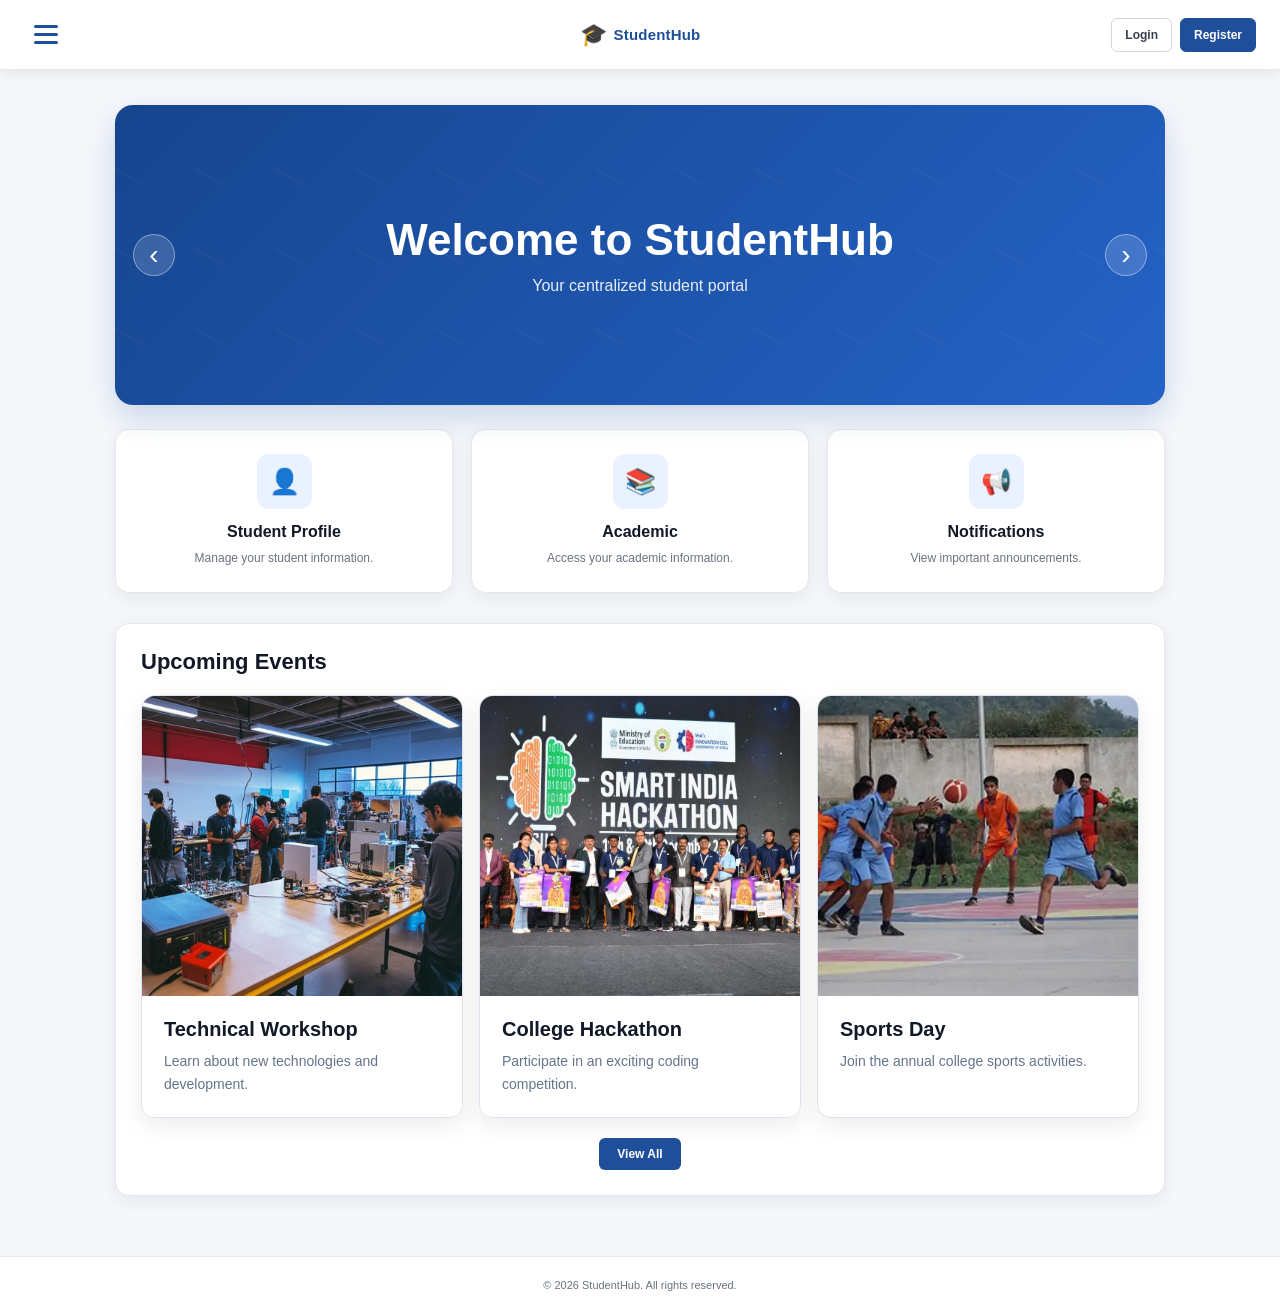
==== html/index.html @ d305c28e "Whole Push" ====
<!DOCTYPE html>
<html lang="en">

<head>

    <meta charset="UTF-8">

    <meta name="viewport"
          content="width=device-width, initial-scale=1.0">

    <title>StudentHub - Home</title>

    <link rel="stylesheet"
          href="css/index.css">

</head>


<body>


<!-- =====================================================
     HEADER
     ===================================================== -->

<header class="site-header">


    <!-- =================================================
         3-LINE DROPDOWN MENU
         HTML5 ONLY - NO JAVASCRIPT
         ================================================= -->

    <div class="menu-container">

        <details class="menu-details">


            <!-- 3 LINE MENU BUTTON -->

            <summary class="menu-button"
                     aria-label="Open navigation menu">

                <span></span>
                <span></span>
                <span></span>

            </summary>



            <!-- =========================================
                 DROPDOWN NAVIGATION
                 ========================================= -->

            <nav class="dropdown-menu"
                 aria-label="Main navigation">


                <a href="index.html"
                   aria-current="page">

                    🏠
                    <span>Home</span>

                </a>


                <a href="about.html">

                    ⓘ
                    <span>About</span>

                </a>


                <a href="dashboard.html">

                    ▣
                    <span>Dashboard</span>

                </a>


                <a href="events.html">

                    ▦
                    <span>Events</span>

                </a>


                <a href="profile.html">

                    👤
                    <span>Profile</span>

                </a>


                <a href="contact.html">

                    ✉
                    <span>Contact</span>

                </a>


                <a href="admin.html">

                    ◉
                    <span>Admin</span>

                </a>


                <a href="faq.html">

                    ?
                    <span>FAQ</span>

                </a>

            </nav>


        </details>

    </div>



    <!-- =================================================
         STUDENTHUB LOGO
         ================================================= -->

    <a href="index.html"
       class="logo"
       aria-label="StudentHub Home">


        <span class="logo-icon">
            🎓
        </span>


        <span class="logo-text">
            StudentHub
        </span>


    </a>



    <!-- =================================================
         LOGIN / REGISTER
         ================================================= -->

    <div class="auth-buttons">


        <a href="login.html"
           class="login-button">

            Login

        </a>


        <a href="register.html"
           class="register-button">

            Register

        </a>


    </div>


</header>



<!-- =====================================================
     MAIN CONTENT
     ===================================================== -->

<main class="main-content">


    <!-- =================================================
         HERO / BANNER
         ================================================= -->

    <section class="hero"
             aria-label="StudentHub highlights">


        <button class="slider-prev"
                type="button"
                aria-label="Previous slide">

            ‹

        </button>



        <div class="hero-placeholder">


            <h1>
                Welcome to StudentHub
            </h1>


            <p>
                Your centralized student portal
            </p>


        </div>



        <button class="slider-next"
                type="button"
                aria-label="Next slide">

            ›

        </button>


    </section>



    <!-- =================================================
         FEATURE CARDS
         ================================================= -->

    <section class="features"
             aria-labelledby="features-title">


        <h2 id="features-title"
            class="visually-hidden">

            StudentHub Features

        </h2>



        <!-- Feature 1 -->

        <article class="feature-card">


            <div class="feature-icon"
                 aria-hidden="true">

                👤

            </div>


            <h3>
                Student Profile
            </h3>


            <p>
                Manage your student information.
            </p>


        </article>



        <!-- Feature 2 -->

        <article class="feature-card">


            <div class="feature-icon"
                 aria-hidden="true">

                📚

            </div>


            <h3>
                Academic
            </h3>


            <p>
                Access your academic information.
            </p>


        </article>



        <!-- Feature 3 -->

        <article class="feature-card">


            <div class="feature-icon"
                 aria-hidden="true">

                📢

            </div>


            <h3>
                Notifications
            </h3>


            <p>
                View important announcements.
            </p>


        </article>


    </section>



    <!-- =================================================
         UPCOMING EVENTS
         ================================================= -->

    <section class="events"
             aria-labelledby="events-title">


        <h2 id="events-title">
            Upcoming Events
        </h2>



        <div class="event-grid">


            <!-- Event 1 -->

            <article class="event-card">


                <div class="event-image"
                     aria-hidden="true">

                    <span >
                        <img src="workshop.jpg">
                    </span>

                </div>


                <div class="event-content">


                    <h3>
                        Technical Workshop
                    </h3>


                    <p>
                        Learn about new technologies
                        and development.
                    </p>


                </div>


            </article>



            <!-- Event 2 -->

            <article class="event-card">


                <div class="event-image"
                     aria-hidden="true">

                    <span>
                        <img src="hackathon.jpg" alt="College Hackathon">
                    </span>

                </div>


                <div class="event-content">


                    <h3>
                        College Hackathon
                    </h3>


                    <p>
                        Participate in an exciting
                        coding competition.
                    </p>


                </div>


            </article>



            <!-- Event 3 -->

            <article class="event-card">


                <div class="event-image"
                     aria-hidden="true">

                    <span>
                        <img src="sport.webp" alt="Sports Day">
                    </span>

                </div>


                <div class="event-content">


                    <h3>
                        Sports Day
                    </h3>


                    <p>
                        Join the annual college
                        sports activities.
                    </p>


                </div>


            </article>


        </div>



        <!-- View All -->

        <div class="view-all">


            <a href="events.html">

                View All

            </a>


        </div>


    </section>


</main>



<!-- =====================================================
     FOOTER
     ===================================================== -->

<footer class="site-footer">


    <p>

        &copy; 2026 StudentHub.
        All rights reserved.

    </p>


</footer>


</body>

</html>
---- html/css/index.css ----
/* =====================================================
   STUDENTHUB HOME PAGE
   HTML5 DROPDOWN MENU - NO JAVASCRIPT
   ===================================================== */


/* =====================================================
   RESET
   ===================================================== */

* {
    box-sizing: border-box;
}


html {
    scroll-behavior: smooth;
}


body {
    margin: 0;

    min-height: 100vh;

    font-family:
        Arial,
        Helvetica,
        sans-serif;

    color: #1f2937;

    background: #f5f7fb;
}


/* =====================================================
   HEADER
   ===================================================== */

.site-header {

    position: relative;

    z-index: 9999;

    width: 100%;

    min-height: 70px;

    display: grid;

    grid-template-columns:
        1fr
        auto
        1fr;

    align-items: center;

    padding: 10px 24px;

    background: #ffffff;

    border-bottom: 1px solid #e5e7eb;

    box-shadow:
        0 3px 12px
        rgba(0, 0, 0, 0.08);
}


/* =====================================================
   MENU CONTAINER
   ===================================================== */

.menu-container {

    position: relative;

    justify-self: start;

    z-index: 99999;
}


/* =====================================================
   DETAILS
   ===================================================== */

.menu-details {

    position: relative;

    margin: 0;

    padding: 0;
}


/* Remove default arrow */

.menu-details > summary {

    list-style: none;
}


.menu-details > summary::-webkit-details-marker {

    display: none;
}


.menu-details > summary::marker {

    display: none;
}


/* =====================================================
   HAMBURGER BUTTON
   ===================================================== */

.menu-button {

    width: 44px;

    height: 44px;

    display: flex;

    flex-direction: column;

    align-items: center;

    justify-content: center;

    gap: 5px;

    margin: 0;

    padding: 0;

    border: 1px solid transparent;

    border-radius: 8px;

    background: #ffffff;

    cursor: pointer;

    user-select: none;

    transition:
        background 0.25s ease,
        border-color 0.25s ease;
}


/* =====================================================
   HAMBURGER LINES
   ===================================================== */

.menu-button span {

    display: block;

    width: 24px;

    height: 3px;

    background: #1f4f9a;

    border-radius: 10px;

    transition:
        transform 0.25s ease,
        opacity 0.25s ease;
}


/* =====================================================
   MENU HOVER
   ===================================================== */

.menu-button:hover {

    background: #eaf1ff;

    border-color: #c7d8f2;
}


/* =====================================================
   MENU FOCUS
   ===================================================== */

.menu-button:focus-visible {

    outline:
        3px solid
        rgba(37, 99, 235, 0.25);

    outline-offset: 3px;
}


/* =====================================================
   DROPDOWN MENU
   ===================================================== */

.dropdown-menu {

    position: absolute;

    top: 53px;

    left: 0;

    width: 220px;

    display: none;

    flex-direction: column;

    gap: 3px;

    padding: 8px;

    margin: 0;

    background: #ffffff;

    border: 1px solid #d7dee9;

    border-radius: 10px;

    box-shadow:
        0 15px 40px
        rgba(15, 23, 42, 0.20);

    z-index: 100000;
}


/* =====================================================
   SHOW DROPDOWN WHEN DETAILS IS OPEN
   ===================================================== */

.menu-details[open] > .dropdown-menu {

    display: flex;

    animation:
        dropdownOpen 0.2s ease;
}


/* =====================================================
   DROPDOWN ANIMATION
   ===================================================== */

@keyframes dropdownOpen {

    from {

        opacity: 0;

        transform:
            translateY(-8px);
    }

    to {

        opacity: 1;

        transform:
            translateY(0);
    }
}


/* =====================================================
   DROPDOWN LINKS
   ===================================================== */

.dropdown-menu a {

    display: flex;

    align-items: center;

    gap: 9px;

    width: 100%;

    min-height: 40px;

    padding: 9px 12px;

    border-radius: 7px;

    color: #374151;

    background: transparent;

    font-size: 13px;

    font-weight: 600;

    text-decoration: none;

    transition:
        background 0.2s ease,
        color 0.2s ease,
        transform 0.2s ease;
}


/* =====================================================
   DROPDOWN LINK HOVER
   ===================================================== */

.dropdown-menu a:hover {

    background: #eaf1ff;

    color: #1f4f9a;

    transform:
        translateX(3px);
}


/* =====================================================
   ACTIVE HOME LINK
   ===================================================== */

.dropdown-menu a[aria-current="page"] {

    background: #eaf1ff;

    color: #1f4f9a;

    font-weight: 800;
}


/* =====================================================
   OPEN MENU BUTTON
   ===================================================== */

.menu-details[open] > .menu-button {

    background: #eaf1ff;

    border-color: #c7d8f2;
}


/* =====================================================
   HAMBURGER → X
   ===================================================== */

.menu-details[open]
> .menu-button
span:nth-child(1) {

    transform:
        translateY(8px)
        rotate(45deg);
}


.menu-details[open]
> .menu-button
span:nth-child(2) {

    opacity: 0;
}


.menu-details[open]
> .menu-button
span:nth-child(3) {

    transform:
        translateY(-8px)
        rotate(-45deg);
}


/* =====================================================
   LOGO
   ===================================================== */

.logo {

    justify-self: center;

    display: flex;

    align-items: center;

    justify-content: center;

    gap: 7px;

    color: #1f4f9a;

    font-size: 15px;

    font-weight: 800;

    text-decoration: none;
}


.logo-icon {

    font-size: 22px;
}


.logo-text {

    font-weight: 800;

    letter-spacing: 0.2px;
}


/* =====================================================
   AUTH BUTTONS
   ===================================================== */

.auth-buttons {

    justify-self: end;

    display: flex;

    align-items: center;

    gap: 8px;
}


.auth-buttons a {

    display: inline-flex;

    align-items: center;

    justify-content: center;

    min-height: 34px;

    padding: 7px 13px;

    border: 1px solid #d1d5db;

    border-radius: 6px;

    background: #ffffff;

    color: #374151;

    font-size: 12px;

    font-weight: 700;

    text-decoration: none;

    transition:
        background 0.2s ease,
        color 0.2s ease,
        border-color 0.2s ease;
}


.auth-buttons a:hover {

    background: #eaf1ff;

    color: #1f4f9a;

    border-color: #b9cbed;
}


.auth-buttons .register-button {

    color: #ffffff;

    background: #1f4f9a;

    border-color: #1f4f9a;
}


.auth-buttons .register-button:hover {

    background: #163d79;

    border-color: #163d79;

    color: #ffffff;
}


/* =====================================================
   MAIN CONTENT
   ===================================================== */

.main-content {

    width: 100%;

    max-width: 1100px;

    margin: 0 auto;

    padding: 35px 25px 60px;
}


/* =====================================================
   HERO
   ===================================================== */

.hero {

    position: relative;

    min-height: 300px;

    display: flex;

    align-items: center;

    justify-content: center;

    overflow: hidden;

    border-radius: 18px;

    background:
        linear-gradient(
            135deg,
            #16458e,
            #2563c7
        );

    box-shadow:
        0 12px 30px
        rgba(31, 79, 154, 0.20);
}


/* =====================================================
   HERO PATTERN
   ===================================================== */

.hero::before {

    content: "";

    position: absolute;

    inset: 0;

    opacity: 0.14;

    background-image:
        linear-gradient(
            30deg,
            transparent 12%,
            rgba(255,255,255,.35) 13%,
            transparent 14%
        );

    background-size: 80px 80px;

    pointer-events: none;
}


/* =====================================================
   HERO CONTENT
   ===================================================== */

.hero-placeholder {

    position: relative;

    z-index: 2;

    text-align: center;

    color: #ffffff;

    padding: 30px;
}


.hero-placeholder h1 {

    margin: 0 0 12px;

    font-size:
        clamp(28px, 5vw, 44px);

    font-weight: 800;
}


.hero-placeholder p {

    margin: 0;

    font-size: 16px;

    opacity: 0.9;
}


/* =====================================================
   SLIDER BUTTONS
   ===================================================== */

.slider-prev,
.slider-next {

    position: absolute;

    top: 50%;

    transform:
        translateY(-50%);

    z-index: 5;

    width: 42px;

    height: 42px;

    border: 1px solid
        rgba(255,255,255,.4);

    border-radius: 50%;

    background:
        rgba(255,255,255,.15);

    color: #ffffff;

    font-size: 28px;

    cursor: pointer;

    transition:
        background 0.2s ease,
        transform 0.2s ease;
}


.slider-prev {

    left: 18px;
}


.slider-next {

    right: 18px;
}


.slider-prev:hover,
.slider-next:hover {

    background:
        rgba(255,255,255,.28);

    transform:
        translateY(-50%)
        scale(1.05);
}


/* =====================================================
   FEATURES
   ===================================================== */

.features {

    display: grid;

    grid-template-columns:
        repeat(3, 1fr);

    gap: 18px;

    margin-top: 24px;
}


/* =====================================================
   FEATURE CARD
   ===================================================== */

.feature-card {

    padding: 24px 18px;

    text-align: center;

    background: #ffffff;

    border:
        1px solid #e5e7eb;

    border-radius: 14px;

    box-shadow:
        0 5px 18px
        rgba(15, 23, 42, 0.07);

    transition:
        transform 0.25s ease,
        box-shadow 0.25s ease,
        border-color 0.25s ease;
}


.feature-card:hover {

    transform:
        translateY(-5px);

    border-color:
        #c7d8f2;

    box-shadow:
        0 12px 28px
        rgba(15, 23, 42, 0.11);
}


/* =====================================================
   FEATURE ICON
   ===================================================== */

.feature-icon {

    width: 55px;

    height: 55px;

    display: flex;

    align-items: center;

    justify-content: center;

    margin:
        0 auto 14px;

    border-radius: 12px;

    background: #eaf1ff;

    font-size: 25px;
}


/* =====================================================
   FEATURE TITLE
   ===================================================== */

.feature-card h3 {

    margin:
        0 0 8px;

    color: #111827;

    font-size: 16px;
}


/* =====================================================
   FEATURE DESCRIPTION
   ===================================================== */

.feature-card p {

    margin: 0;

    color: #6b7280;

    font-size: 12px;

    line-height: 1.6;
}


/* =====================================================
   EVENTS
   ===================================================== */

.events {

    margin-top: 30px;

    padding: 25px;

    background: #ffffff;

    border:
        1px solid #e5e7eb;

    border-radius: 14px;

    box-shadow:
        0 5px 18px
        rgba(15, 23, 42, 0.07);
}


.events > h2 {

    margin:
        0 0 20px;

    color: #111827;

    font-size: 22px;

    font-weight: 800;
}


/* =====================================================
   EVENT GRID
   ===================================================== */

.event-grid {

    display: grid;

    grid-template-columns:
        repeat(3, 1fr);

    gap: 16px;
}


/* =====================================================
   EVENT CARD
   ===================================================== */

.event-card {

    overflow: hidden;

    border:
        1px solid #e5e7eb;

    border-radius: 10px;

    background: #ffffff;

    transition:
        transform 0.25s ease,
        box-shadow 0.25s ease;
}


.event-card:hover {

    transform:
        translateY(-4px);

    box-shadow:
        0 10px 25px
        rgba(15, 23, 42, 0.10);
}


/* =====================================================
   EVENT IMAGE
   ===================================================== */

.event-image {

    height: 145px;

    display: flex;

    align-items: center;

    justify-content: center;

    background:
        linear-gradient(
            135deg,
            #edf3ff,
            #dce8ff
        );

    color: #718096;

    font-size: 12px;
}


/* =====================================================
   EVENT CONTENT
   ===================================================== */

.event-content {

    padding: 16px;
}


.event-content h3 {

    margin:
        0 0 7px;

    color: #111827;

    font-size: 15px;
}


.event-content p {

    margin: 0;

    color: #6b7280;

    font-size: 11px;

    line-height: 1.6;
}


/* =====================================================
   VIEW ALL
   ===================================================== */

.view-all {

    margin-top: 20px;

    text-align: center;
}


.view-all a {

    display: inline-flex;

    align-items: center;

    justify-content: center;

    padding: 9px 18px;

    border-radius: 6px;

    background: #1f4f9a;

    color: #ffffff;

    font-size: 12px;

    font-weight: 700;

    text-decoration: none;

    transition:
        background 0.2s ease,
        transform 0.2s ease;
}


.view-all a:hover {

    background: #163d79;

    transform:
        translateY(-1px);
}


/* =====================================================
   VISUALLY HIDDEN
   ===================================================== */

.visually-hidden {

    position: absolute;

    width: 1px;

    height: 1px;

    padding: 0;

    margin: -1px;

    overflow: hidden;

    clip: rect(0, 0, 0, 0);

    white-space: nowrap;

    border: 0;
}


/* =====================================================
   FOOTER
   ===================================================== */

.site-footer {

    padding: 22px;

    text-align: center;

    background: #ffffff;

    border-top:
        1px solid #e5e7eb;

    color: #6b7280;

    font-size: 11px;
}


.site-footer p {

    margin: 0;
}


/* =====================================================
   TABLET
   ===================================================== */

@media (max-width: 800px) {

    .main-content {

        padding:
            25px 18px 45px;
    }


    .hero {

        min-height: 270px;
    }


    .features {

        gap: 12px;
    }


    .event-grid {

        gap: 12px;
    }

}


/* =====================================================
   MOBILE
   ===================================================== */

@media (max-width: 600px) {

    .site-header {

        min-height: 64px;

        padding:
            8px 12px;
    }


    .menu-button {

        width: 40px;

        height: 40px;
    }


    .menu-button span {

        width: 22px;

        height: 2px;
    }


    .dropdown-menu {

        top: 49px;

        width: 205px;
    }


    .dropdown-menu a {

        min-height: 38px;

        font-size: 12px;
    }


    .logo {

        font-size: 12px;
    }


    .logo-icon {

        font-size: 19px;
    }


    .auth-buttons {

        gap: 4px;
    }


    .auth-buttons a {

        padding:
            6px 8px;

        font-size: 10px;
    }


    .main-content {

        padding:
            18px 12px 35px;
    }


    .hero {

        min-height: 230px;

        border-radius: 12px;
    }


    .hero-placeholder h1 {

        font-size: 27px;
    }


    .hero-placeholder p {

        font-size: 13px;
    }


    .slider-prev,
    .slider-next {

        width: 35px;

        height: 35px;

        font-size: 22px;
    }


    .slider-prev {

        left: 8px;
    }


    .slider-next {

        right: 8px;
    }


    .features {

        grid-template-columns:
            1fr;

        gap: 10px;
    }


    .feature-card {

        padding: 18px;
    }


    .events {

        padding: 18px;

        margin-top: 18px;
    }


    .event-grid {

        grid-template-columns:
            1fr;
    }


    .event-image {

        height: 130px;
    }

}
/* =========================================================
   EVENT CARD IMAGE
   ========================================================= */

.event-card {

    width: 100%;
    max-width: 440px;

    overflow: hidden;

    background: #ffffff;

    border: 1px solid #dbe3ee;

    border-radius: 14px;

    box-shadow:
        0 8px 25px rgba(15, 23, 42, 0.08);

}


/* Image container */

.event-card .event-image {

    width: 100%;
    height: 300px;

    margin: 0;
    padding: 0;

    overflow: hidden;

    position: relative;

    background: #eaf0f8;

}


/* Image wrapper */

.event-card .event-image span {

    display: block;

    width: 100%;
    height: 100%;

    margin: 0;
    padding: 0;

}


/* Actual image */

.event-card .event-image img {

    display: block;

    width: 100%;
    height: 100%;

    margin: 0;
    padding: 0;

    object-fit: cover;

    object-position: center;

    border: 0;

    vertical-align: middle;

    transition:
        transform 0.35s ease;

}


/* Image hover effect */

.event-card:hover .event-image img {

    transform: scale(1.04);

}


/* Event content */

.event-card .event-content {

    padding: 20px 22px 22px;

    background: #ffffff;

}


/* Event title */

.event-card .event-content h3 {

    margin: 0 0 8px;

    color: #111827;

    font-size: 20px;

    font-weight: 700;

    line-height: 1.3;

}


/* Event description */

.event-card .event-content p {

    margin: 0;

    color: #64748b;

    font-size: 14px;

    line-height: 1.6;

}


/* =========================================================
   RESPONSIVE IMAGE
   ========================================================= */

@media (max-width: 768px) {

    .event-card {

        max-width: 100%;

    }

    .event-card .event-image {

        height: 250px;

    }

}


@media (max-width: 480px) {

    .event-card .event-image {

        height: 220px;

    }

    .event-card .event-content {

        padding: 16px;

    }

    .event-card .event-content h3 {

        font-size: 18px;

    }

    .event-card .event-content p {

        font-size: 13px;

    }

}


/* =====================================================
   SMALL MOBILE
   ===================================================== */

@media (max-width: 400px) {

    .site-header {

        grid-template-columns:
            auto
            1fr
            auto;

        padding:
            7px 8px;
    }


    .logo {

        font-size: 10px;
    }


    .logo-icon {

        font-size: 16px;
    }


    .auth-buttons a {

        padding:
            5px 6px;

        font-size: 9px;
    }


    .dropdown-menu {

        width: 190px;
    }


    .hero {

        min-height: 210px;
    }


    .hero-placeholder {

        padding: 20px;
    }


    .hero-placeholder h1 {

        font-size: 23px;
    }


    .hero-placeholder p {

        font-size: 11px;
    }

}
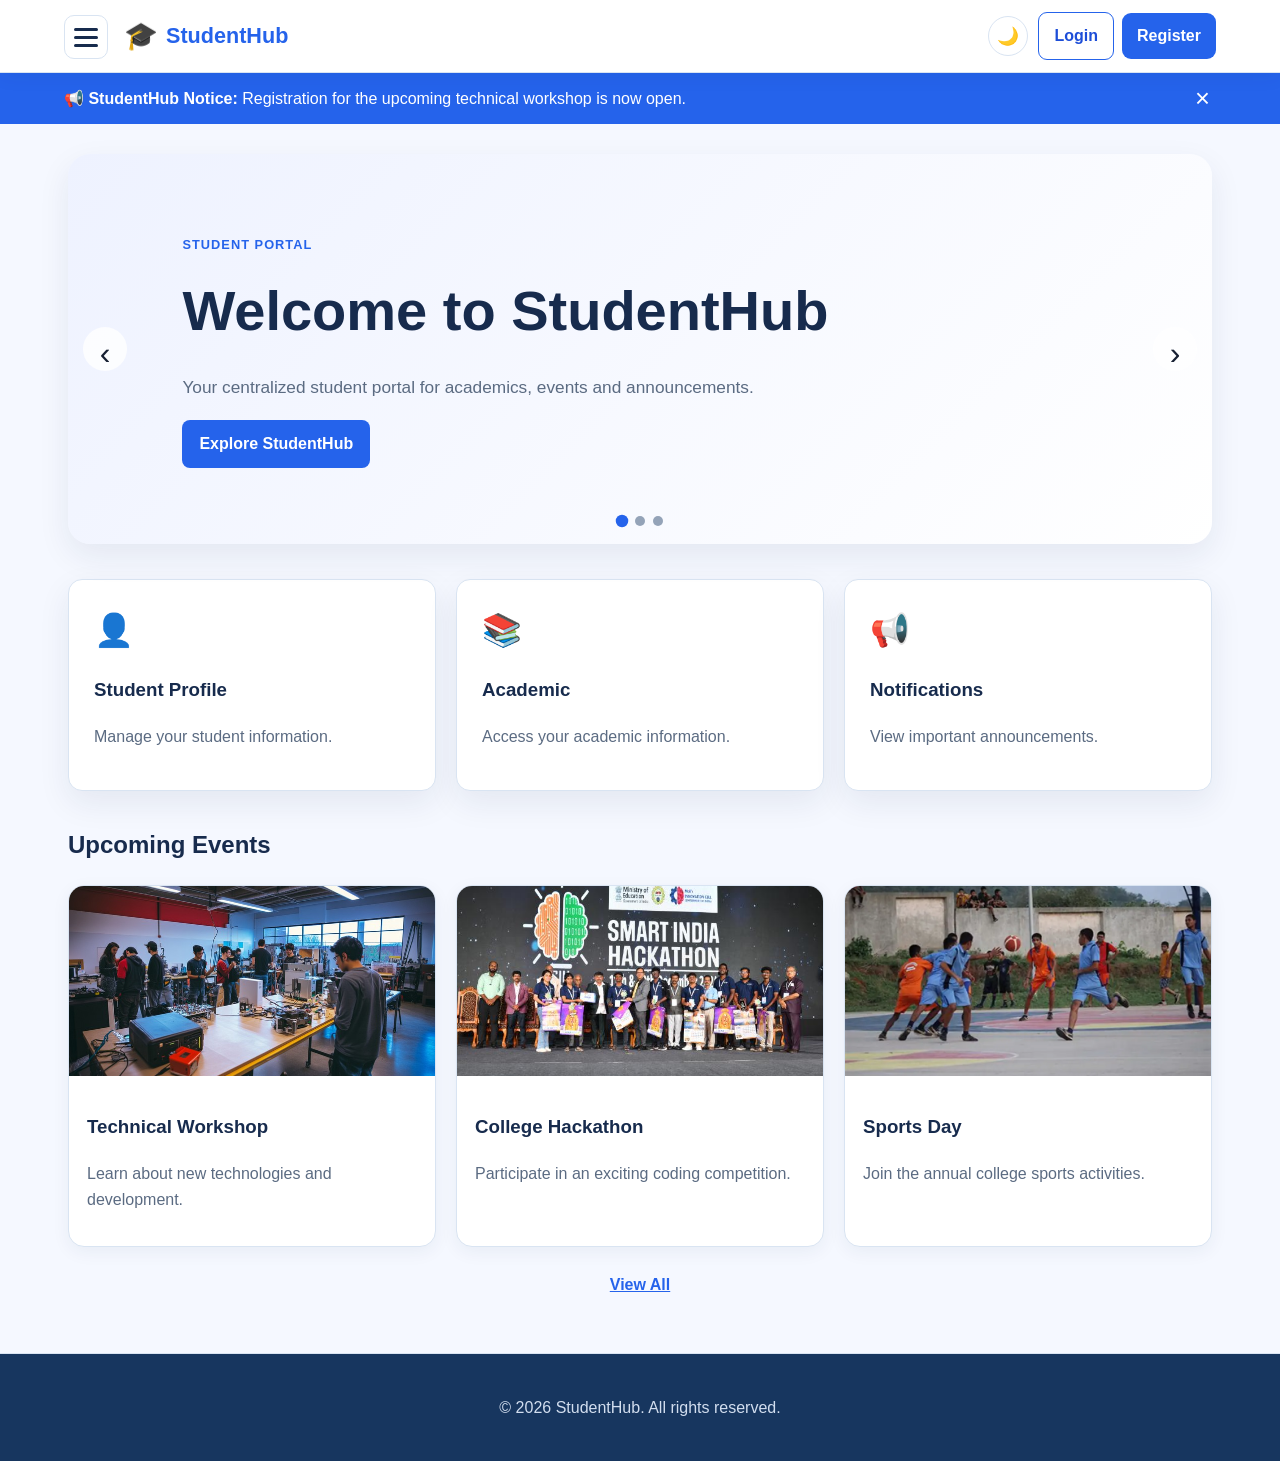
==== commit 41f9598f: "Update StudentHub pages and features Apply the shared design, connect student and contact flows to M" ====
--- a/html/index.html
+++ b/html/index.html
@@ -12,6 +12,8 @@
 
     <link rel="stylesheet"
           href="css/index.css">
+    <link rel="stylesheet" href="css/shared.css">
+    <script src="../javascript/index.js" defer></script>
 
 </head>
 
@@ -39,7 +41,8 @@
             <!-- 3 LINE MENU BUTTON -->
 
             <summary class="menu-button"
-                     aria-label="Open navigation menu">
+                     aria-label="Open navigation menu"
+                     title="Open navigation menu">
 
                 <span></span>
                 <span></span>
@@ -74,7 +77,7 @@
                 </a>
 
 
-                <a href="dashboard.html">
+                <a href="dashboard.php">
 
                     ▣
                     <span>Dashboard</span>
@@ -90,7 +93,7 @@
                 </a>
 
 
-                <a href="profile.html">
+                <a href="profile.php">
 
                     👤
                     <span>Profile</span>
@@ -157,7 +160,13 @@
          LOGIN / REGISTER
          ================================================= -->
 
-    <div class="auth-buttons">
+    <div class="header-actions">
+        <button id="themeToggle" class="theme-toggle" type="button"
+                aria-label="Switch to dark theme" title="Toggle light/dark theme">
+            🌙
+        </button>
+
+        <div class="auth-buttons">
 
 
         <a href="login.html"
@@ -176,6 +185,7 @@
         </a>
 
 
+        </div>
     </div>
 
 
@@ -187,6 +197,14 @@
      MAIN CONTENT
      ===================================================== -->
 
+<div id="notificationBanner" class="notification-banner" role="status">
+    <div>
+        <strong>📢 StudentHub Notice:</strong>
+        Registration for the upcoming technical workshop is now open.
+    </div>
+    <button id="closeNotification" type="button" aria-label="Close notification">×</button>
+</div>
+
 <main class="main-content">
 
 
@@ -208,19 +226,39 @@
 
 
 
-        <div class="hero-placeholder">
-
-
-            <h1>
-                Welcome to StudentHub
-            </h1>
-
-
-            <p>
-                Your centralized student portal
-            </p>
-
-
+        <div class="hero-slider" id="heroSlider" aria-live="polite">
+            <article class="hero-slide active">
+                <div class="slide-text">
+                    <span class="slide-badge">Student Portal</span>
+                    <h1>Welcome to StudentHub</h1>
+                    <p>Your centralized student portal for academics, events and announcements.</p>
+                    <button class="primary-action open-modal" type="button">Explore StudentHub</button>
+                </div>
+            </article>
+
+            <article class="hero-slide">
+                <div class="slide-text">
+                    <span class="slide-badge">Technical Workshop</span>
+                    <h1>Learn New Technologies</h1>
+                    <p>Join practical workshops and improve your technical skills.</p>
+                </div>
+                <img src="workshop.jpg" alt="Technical Workshop" class="slider-image">
+            </article>
+
+            <article class="hero-slide">
+                <div class="slide-text">
+                    <span class="slide-badge">College Hackathon</span>
+                    <h1>Build. Code. Win.</h1>
+                    <p>Take part in an exciting coding competition with other students.</p>
+                </div>
+                <img src="hackathon.jpg" alt="College Hackathon" class="slider-image">
+            </article>
+
+            <div class="slider-dots" aria-label="Choose a slide">
+                <button type="button" class="slider-dot active" data-slide="0" aria-label="Slide 1"></button>
+                <button type="button" class="slider-dot" data-slide="1" aria-label="Slide 2"></button>
+                <button type="button" class="slider-dot" data-slide="2" aria-label="Slide 3"></button>
+            </div>
         </div>
 
 
@@ -505,8 +543,25 @@
 
 
 </footer>
-
-
+<!-- MODAL POPUP -->
+<div id="studentModal" class="modal">
+
+    <div class="modal-box">
+
+        <button class="modal-close">&times;</button>
+
+        <h2>Welcome to StudentHub 🎓</h2>
+
+        <p>
+            StudentHub helps students manage their profile,
+            academics, events and important notifications.
+        </p>
+
+        <button class="modal-ok">OK</button>
+
+    </div>
+
+</div>
 </body>
 
 </html>
--- a/html/css/index.css
+++ b/html/css/index.css
@@ -1,1500 +1,722 @@
-/* =====================================================
-   STUDENTHUB HOME PAGE
-   HTML5 DROPDOWN MENU - NO JAVASCRIPT
-   ===================================================== */
-
-
-/* =====================================================
-   RESET
-   ===================================================== */
+/* =========================================================
+   StudentHub - Dynamic UI Styles
+   Save as: css/index.css
+   ========================================================= */
+
+:root {
+    --bg: #f5f7fb;
+    --surface: #ffffff;
+    --surface-2: #eef2ff;
+    --text: #172033;
+    --muted: #65708a;
+    --primary: #2563eb;
+    --primary-dark: #1d4ed8;
+    --border: #dfe4ef;
+    --shadow: 0 12px 35px rgba(23, 32, 51, 0.10);
+    --header: #ffffff;
+    --danger: #dc2626;
+}
+
+body.dark-theme {
+    --bg: #0f172a;
+    --surface: #172033;
+    --surface-2: #202b42;
+    --text: #f3f4f6;
+    --muted: #b7c0d4;
+    --primary: #818cf8;
+    --primary-dark: #a5b4fc;
+    --border: #334155;
+    --shadow: 0 12px 35px rgba(0, 0, 0, 0.35);
+    --header: #111827;
+}
 
 * {
     box-sizing: border-box;
 }
 
-
 html {
     scroll-behavior: smooth;
 }
 
-
 body {
     margin: 0;
-
-    min-height: 100vh;
-
-    font-family:
-        Arial,
-        Helvetica,
-        sans-serif;
-
-    color: #1f2937;
-
-    background: #f5f7fb;
-}
-
-
-/* =====================================================
-   HEADER
-   ===================================================== */
+    font-family: Arial, Helvetica, sans-serif;
+    background: var(--bg);
+    color: var(--text);
+    transition: background 0.25s ease, color 0.25s ease;
+}
+
+a {
+    color: inherit;
+}
 
 .site-header {
-
+    position: sticky;
+    top: 0;
+    z-index: 1000;
+    min-height: 72px;
+    padding: 12px 5%;
+    display: flex;
+    align-items: center;
+    gap: 20px;
+    background: var(--header);
+    border-bottom: 1px solid var(--border);
+    box-shadow: 0 4px 18px rgba(0,0,0,.05);
+}
+
+.logo {
+    display: flex;
+    align-items: center;
+    gap: 8px;
+    text-decoration: none;
+    font-size: 1.35rem;
+    font-weight: 800;
+}
+
+.logo-icon {
+    font-size: 1.7rem;
+}
+
+.header-actions {
+    margin-left: auto;
+    display: flex;
+    align-items: center;
+    gap: 10px;
+}
+
+.theme-toggle,
+.menu-button {
+    border: 1px solid var(--border);
+    background: var(--surface);
+    color: var(--text);
+    cursor: pointer;
+}
+
+.theme-toggle {
+    width: 42px;
+    height: 42px;
+    border-radius: 50%;
+    font-size: 1.1rem;
+}
+
+.menu-container {
+    order: -1;
+}
+
+.menu-details {
     position: relative;
-
-    z-index: 9999;
-
+}
+
+.menu-button {
+    list-style: none;
+    width: 44px;
+    height: 44px;
+    padding: 9px;
+    border-radius: 9px;
+    display: flex;
+    flex-direction: column;
+    justify-content: center;
+    gap: 5px;
+}
+
+.menu-button::-webkit-details-marker {
+    display: none;
+}
+
+.menu-button span {
     width: 100%;
-
-    min-height: 70px;
-
+    height: 3px;
+    display: block;
+    border-radius: 5px;
+    background: var(--text);
+    transition: transform .2s ease;
+}
+
+.menu-details[open] .menu-button span:nth-child(1) {
+    transform: translateY(8px) rotate(45deg);
+}
+
+.menu-details[open] .menu-button span:nth-child(2) {
+    opacity: 0;
+}
+
+.menu-details[open] .menu-button span:nth-child(3) {
+    transform: translateY(-8px) rotate(-45deg);
+}
+
+.dropdown-menu {
+    position: absolute;
+    top: 55px;
+    left: 0;
+    width: 210px;
+    padding: 8px;
     display: grid;
-
-    grid-template-columns:
-        1fr
-        auto
-        1fr;
-
+    gap: 4px;
+    background: var(--surface);
+    border: 1px solid var(--border);
+    border-radius: 12px;
+    box-shadow: var(--shadow);
+}
+
+.dropdown-menu a {
+    padding: 11px 12px;
+    border-radius: 8px;
+    text-decoration: none;
+}
+
+.dropdown-menu a:hover {
+    background: var(--surface-2);
+}
+
+.auth-buttons {
+    display: flex;
+    gap: 8px;
+}
+
+.login-button,
+.register-button {
+    padding: 10px 15px;
+    border-radius: 8px;
+    text-decoration: none;
+    font-weight: 700;
+}
+
+.login-button {
+    border: 1px solid var(--border);
+}
+
+.register-button,
+.primary-action {
+    border: 0;
+    background: var(--primary);
+    color: #fff;
+}
+
+.register-button:hover,
+.primary-action:hover {
+    background: var(--primary-dark);
+}
+
+.notification-banner {
+    position: relative;
+    z-index: 900;
+    margin: 0;
+    padding: 12px 5%;
+    display: flex;
+    justify-content: space-between;
+    gap: 15px;
     align-items: center;
-
-    padding: 10px 24px;
-
-    background: #ffffff;
-
-    border-bottom: 1px solid #e5e7eb;
-
-    box-shadow:
-        0 3px 12px
-        rgba(0, 0, 0, 0.08);
-}
-
-
-/* =====================================================
-   MENU CONTAINER
-   ===================================================== */
-
-.menu-container {
-
+    background: var(--primary);
+    color: white;
+}
+
+.notification-banner button {
+    border: 0;
+    background: transparent;
+    color: inherit;
+    font-size: 1.6rem;
+    cursor: pointer;
+    line-height: 1;
+}
+
+.notification-banner.hidden {
+    display: none;
+}
+
+.main-content {
+    width: min(1200px, 90%);
+    margin: 30px auto;
+}
+
+.hero {
     position: relative;
-
-    justify-self: start;
-
-    z-index: 99999;
-}
-
-
-/* =====================================================
-   DETAILS
-   ===================================================== */
-
-.menu-details {
-
+    min-height: 390px;
+    overflow: hidden;
+    border-radius: 22px;
+    box-shadow: var(--shadow);
+}
+
+.hero-slider {
     position: relative;
-
-    margin: 0;
-
-    padding: 0;
-}
-
-
-/* Remove default arrow */
-
-.menu-details > summary {
-
-    list-style: none;
-}
-
-
-.menu-details > summary::-webkit-details-marker {
-
-    display: none;
-}
-
-
-.menu-details > summary::marker {
-
-    display: none;
-}
-
-
-/* =====================================================
-   HAMBURGER BUTTON
-   ===================================================== */
-
-.menu-button {
-
-    width: 44px;
-
-    height: 44px;
-
-    display: flex;
-
-    flex-direction: column;
-
+    min-height: 390px;
+}
+
+.hero-slide {
+    position: absolute;
+    inset: 0;
+    padding: 60px 10%;
+    display: flex;
     align-items: center;
-
-    justify-content: center;
-
-    gap: 5px;
-
-    margin: 0;
-
-    padding: 0;
-
-    border: 1px solid transparent;
-
+    opacity: 0;
+    visibility: hidden;
+    transform: translateX(25px);
+    transition: opacity .45s ease, transform .45s ease, visibility .45s;
+    background: linear-gradient(135deg, var(--surface-2), var(--surface));
+}
+
+.hero-slide:nth-child(2) {
+    background: linear-gradient(135deg, #dbeafe, var(--surface));
+}
+
+.hero-slide:nth-child(3) {
+    background: linear-gradient(135deg, #dcfce7, var(--surface));
+}
+
+body.dark-theme .hero-slide:nth-child(2) {
+    background: linear-gradient(135deg, #1e3a5f, var(--surface));
+}
+
+body.dark-theme .hero-slide:nth-child(3) {
+    background: linear-gradient(135deg, #164e3b, var(--surface));
+}
+
+.hero-slide.active {
+    opacity: 1;
+    visibility: visible;
+    transform: translateX(0);
+}
+
+.hero-slide h1 {
+    margin: 10px 0;
+    font-size: clamp(2rem, 5vw, 3.5rem);
+}
+
+.hero-slide p {
+    max-width: 650px;
+    color: var(--muted);
+    font-size: 1.08rem;
+    line-height: 1.7;
+}
+
+.slide-badge,
+.section-kicker {
+    color: var(--primary);
+    font-weight: 800;
+    text-transform: uppercase;
+    letter-spacing: .08em;
+    font-size: .8rem;
+}
+
+.primary-action,
+.secondary-action {
+    display: inline-block;
+    padding: 11px 17px;
     border-radius: 8px;
-
-    background: #ffffff;
-
-    cursor: pointer;
-
-    user-select: none;
-
-    transition:
-        background 0.25s ease,
-        border-color 0.25s ease;
-}
-
-
-/* =====================================================
-   HAMBURGER LINES
-   ===================================================== */
-
-.menu-button span {
-
-    display: block;
-
-    width: 24px;
-
-    height: 3px;
-
-    background: #1f4f9a;
-
-    border-radius: 10px;
-
-    transition:
-        transform 0.25s ease,
-        opacity 0.25s ease;
-}
-
-
-/* =====================================================
-   MENU HOVER
-   ===================================================== */
-
-.menu-button:hover {
-
-    background: #eaf1ff;
-
-    border-color: #c7d8f2;
-}
-
-
-/* =====================================================
-   MENU FOCUS
-   ===================================================== */
-
-.menu-button:focus-visible {
-
-    outline:
-        3px solid
-        rgba(37, 99, 235, 0.25);
-
-    outline-offset: 3px;
-}
-
-
-/* =====================================================
-   DROPDOWN MENU
-   ===================================================== */
-
-.dropdown-menu {
-
-    position: absolute;
-
-    top: 53px;
-
-    left: 0;
-
-    width: 220px;
-
-    display: none;
-
-    flex-direction: column;
-
-    gap: 3px;
-
-    padding: 8px;
-
-    margin: 0;
-
-    background: #ffffff;
-
-    border: 1px solid #d7dee9;
-
-    border-radius: 10px;
-
-    box-shadow:
-        0 15px 40px
-        rgba(15, 23, 42, 0.20);
-
-    z-index: 100000;
-}
-
-
-/* =====================================================
-   SHOW DROPDOWN WHEN DETAILS IS OPEN
-   ===================================================== */
-
-.menu-details[open] > .dropdown-menu {
-
-    display: flex;
-
-    animation:
-        dropdownOpen 0.2s ease;
-}
-
-
-/* =====================================================
-   DROPDOWN ANIMATION
-   ===================================================== */
-
-@keyframes dropdownOpen {
-
-    from {
-
-        opacity: 0;
-
-        transform:
-            translateY(-8px);
-    }
-
-    to {
-
-        opacity: 1;
-
-        transform:
-            translateY(0);
-    }
-}
-
-
-/* =====================================================
-   DROPDOWN LINKS
-   ===================================================== */
-
-.dropdown-menu a {
-
-    display: flex;
-
-    align-items: center;
-
-    gap: 9px;
-
-    width: 100%;
-
-    min-height: 40px;
-
-    padding: 9px 12px;
-
-    border-radius: 7px;
-
-    color: #374151;
-
+    font-weight: 700;
+    text-decoration: none;
+    cursor: pointer;
+}
+
+.primary-action {
+    color: white;
+}
+
+.secondary-action {
     background: transparent;
-
-    font-size: 13px;
-
-    font-weight: 600;
-
-    text-decoration: none;
-
-    transition:
-        background 0.2s ease,
-        color 0.2s ease,
-        transform 0.2s ease;
-}
-
-
-/* =====================================================
-   DROPDOWN LINK HOVER
-   ===================================================== */
-
-.dropdown-menu a:hover {
-
-    background: #eaf1ff;
-
-    color: #1f4f9a;
-
-    transform:
-        translateX(3px);
-}
-
-
-/* =====================================================
-   ACTIVE HOME LINK
-   ===================================================== */
-
-.dropdown-menu a[aria-current="page"] {
-
-    background: #eaf1ff;
-
-    color: #1f4f9a;
-
-    font-weight: 800;
-}
-
-
-/* =====================================================
-   OPEN MENU BUTTON
-   ===================================================== */
-
-.menu-details[open] > .menu-button {
-
-    background: #eaf1ff;
-
-    border-color: #c7d8f2;
-}
-
-
-/* =====================================================
-   HAMBURGER → X
-   ===================================================== */
-
-.menu-details[open]
-> .menu-button
-span:nth-child(1) {
-
-    transform:
-        translateY(8px)
-        rotate(45deg);
-}
-
-
-.menu-details[open]
-> .menu-button
-span:nth-child(2) {
-
-    opacity: 0;
-}
-
-
-.menu-details[open]
-> .menu-button
-span:nth-child(3) {
-
-    transform:
-        translateY(-8px)
-        rotate(-45deg);
-}
-
-
-/* =====================================================
-   LOGO
-   ===================================================== */
-
-.logo {
-
-    justify-self: center;
-
-    display: flex;
-
-    align-items: center;
-
-    justify-content: center;
-
-    gap: 7px;
-
-    color: #1f4f9a;
-
-    font-size: 15px;
-
-    font-weight: 800;
-
-    text-decoration: none;
-}
-
-
-.logo-icon {
-
-    font-size: 22px;
-}
-
-
-.logo-text {
-
-    font-weight: 800;
-
-    letter-spacing: 0.2px;
-}
-
-
-/* =====================================================
-   AUTH BUTTONS
-   ===================================================== */
-
-.auth-buttons {
-
-    justify-self: end;
-
-    display: flex;
-
-    align-items: center;
-
-    gap: 8px;
-}
-
-
-.auth-buttons a {
-
-    display: inline-flex;
-
-    align-items: center;
-
-    justify-content: center;
-
-    min-height: 34px;
-
-    padding: 7px 13px;
-
-    border: 1px solid #d1d5db;
-
-    border-radius: 6px;
-
-    background: #ffffff;
-
-    color: #374151;
-
-    font-size: 12px;
-
-    font-weight: 700;
-
-    text-decoration: none;
-
-    transition:
-        background 0.2s ease,
-        color 0.2s ease,
-        border-color 0.2s ease;
-}
-
-
-.auth-buttons a:hover {
-
-    background: #eaf1ff;
-
-    color: #1f4f9a;
-
-    border-color: #b9cbed;
-}
-
-
-.auth-buttons .register-button {
-
-    color: #ffffff;
-
-    background: #1f4f9a;
-
-    border-color: #1f4f9a;
-}
-
-
-.auth-buttons .register-button:hover {
-
-    background: #163d79;
-
-    border-color: #163d79;
-
-    color: #ffffff;
-}
-
-
-/* =====================================================
-   MAIN CONTENT
-   ===================================================== */
-
-.main-content {
-
-    width: 100%;
-
-    max-width: 1100px;
-
-    margin: 0 auto;
-
-    padding: 35px 25px 60px;
-}
-
-
-/* =====================================================
-   HERO
-   ===================================================== */
-
-.hero {
-
-    position: relative;
-
-    min-height: 300px;
-
-    display: flex;
-
-    align-items: center;
-
-    justify-content: center;
-
-    overflow: hidden;
-
-    border-radius: 18px;
-
-    background:
-        linear-gradient(
-            135deg,
-            #16458e,
-            #2563c7
-        );
-
-    box-shadow:
-        0 12px 30px
-        rgba(31, 79, 154, 0.20);
-}
-
-
-/* =====================================================
-   HERO PATTERN
-   ===================================================== */
-
-.hero::before {
-
-    content: "";
-
-    position: absolute;
-
-    inset: 0;
-
-    opacity: 0.14;
-
-    background-image:
-        linear-gradient(
-            30deg,
-            transparent 12%,
-            rgba(255,255,255,.35) 13%,
-            transparent 14%
-        );
-
-    background-size: 80px 80px;
-
-    pointer-events: none;
-}
-
-
-/* =====================================================
-   HERO CONTENT
-   ===================================================== */
-
-.hero-placeholder {
-
-    position: relative;
-
-    z-index: 2;
-
-    text-align: center;
-
-    color: #ffffff;
-
-    padding: 30px;
-}
-
-
-.hero-placeholder h1 {
-
-    margin: 0 0 12px;
-
-    font-size:
-        clamp(28px, 5vw, 44px);
-
-    font-weight: 800;
-}
-
-
-.hero-placeholder p {
-
-    margin: 0;
-
-    font-size: 16px;
-
-    opacity: 0.9;
-}
-
-
-/* =====================================================
-   SLIDER BUTTONS
-   ===================================================== */
+    color: var(--text);
+    border: 1px solid var(--border);
+}
 
 .slider-prev,
 .slider-next {
-
     position: absolute;
-
     top: 50%;
-
-    transform:
-        translateY(-50%);
-
     z-index: 5;
-
-    width: 42px;
-
-    height: 42px;
-
-    border: 1px solid
-        rgba(255,255,255,.4);
-
+    transform: translateY(-50%);
+    width: 44px;
+    height: 44px;
+    border: 0;
     border-radius: 50%;
-
-    background:
-        rgba(255,255,255,.15);
-
-    color: #ffffff;
-
-    font-size: 28px;
-
-    cursor: pointer;
-
-    transition:
-        background 0.2s ease,
-        transform 0.2s ease;
-}
-
-
-.slider-prev {
-
-    left: 18px;
-}
-
-
-.slider-next {
-
-    right: 18px;
-}
-
-
-.slider-prev:hover,
-.slider-next:hover {
-
-    background:
-        rgba(255,255,255,.28);
-
-    transform:
-        translateY(-50%)
-        scale(1.05);
-}
-
-
-/* =====================================================
-   FEATURES
-   ===================================================== */
+    background: rgba(255,255,255,.8);
+    color: #172033;
+    font-size: 2rem;
+    cursor: pointer;
+}
+
+.slider-prev { left: 15px; }
+.slider-next { right: 15px; }
+
+.slider-dots {
+    position: absolute;
+    left: 50%;
+    bottom: 18px;
+    z-index: 6;
+    display: flex;
+    gap: 8px;
+    transform: translateX(-50%);
+}
+
+.slider-dot {
+    width: 10px;
+    height: 10px;
+    padding: 0;
+    border: 0;
+    border-radius: 50%;
+    background: #94a3b8;
+    cursor: pointer;
+}
+
+.slider-dot.active {
+    background: var(--primary);
+    transform: scale(1.25);
+}
+
+.features,
+.event-grid {
+    display: grid;
+    gap: 20px;
+}
 
 .features {
-
+    grid-template-columns: repeat(3, 1fr);
+    margin: 35px 0;
+}
+
+.feature-card,
+.event-card,
+.faq-item {
+    background: var(--surface);
+    border: 1px solid var(--border);
+    border-radius: 14px;
+    box-shadow: var(--shadow);
+}
+
+.feature-card {
+    padding: 25px;
+}
+
+.feature-icon {
+    font-size: 2rem;
+}
+
+.feature-card p,
+.event-content p,
+.section-heading p {
+    color: var(--muted);
+    line-height: 1.6;
+}
+
+.event-grid {
+    grid-template-columns: repeat(3, 1fr);
+}
+
+.event-card {
+    overflow: hidden;
+}
+
+.event-image img {
+    width: 100%;
+    height: 190px;
+    object-fit: cover;
+    display: block;
+}
+
+.event-content {
+    padding: 18px;
+}
+
+.view-all {
+    margin: 25px 0;
+    text-align: center;
+}
+
+.view-all a {
+    color: var(--primary);
+    font-weight: 800;
+}
+
+.faq-section {
+    width: min(900px, 90%);
+    margin: 70px auto;
+}
+
+.section-heading {
+    margin-bottom: 22px;
+}
+
+.faq-list {
     display: grid;
-
-    grid-template-columns:
-        repeat(3, 1fr);
-
-    gap: 18px;
-
-    margin-top: 24px;
-}
-
-
-/* =====================================================
-   FEATURE CARD
-   ===================================================== */
-
-.feature-card {
-
-    padding: 24px 18px;
-
+    gap: 12px;
+}
+
+.faq-item {
+    overflow: hidden;
+}
+
+.faq-question {
+    width: 100%;
+    padding: 18px 20px;
+    display: flex;
+    align-items: center;
+    justify-content: space-between;
+    border: 0;
+    background: transparent;
+    color: var(--text);
+    font-size: 1rem;
+    font-weight: 700;
+    text-align: left;
+    cursor: pointer;
+}
+
+.faq-question span {
+    font-size: 1.5rem;
+    color: var(--primary);
+}
+
+.faq-answer {
+    display: grid;
+    grid-template-rows: 0fr;
+    transition: grid-template-rows .3s ease;
+}
+
+.faq-answer p {
+    overflow: hidden;
+    margin: 0;
+    padding: 0 20px;
+    color: var(--muted);
+    line-height: 1.6;
+}
+
+.faq-item.open .faq-answer {
+    grid-template-rows: 1fr;
+}
+
+.faq-item.open .faq-answer p {
+    padding-bottom: 18px;
+}
+
+.modal {
+    position: fixed;
+    inset: 0;
+    z-index: 2000;
+    display: none;
+    align-items: center;
+    justify-content: center;
+    padding: 20px;
+}
+
+.modal.open {
+    display: flex;
+}
+
+.modal-backdrop {
+    position: absolute;
+    inset: 0;
+    background: rgba(15, 23, 42, .7);
+}
+
+.modal-content {
+    position: relative;
+    z-index: 1;
+    width: min(500px, 100%);
+    padding: 35px;
+    border-radius: 18px;
+    background: var(--surface);
+    box-shadow: 0 25px 70px rgba(0,0,0,.3);
     text-align: center;
-
-    background: #ffffff;
-
-    border:
-        1px solid #e5e7eb;
-
-    border-radius: 14px;
-
-    box-shadow:
-        0 5px 18px
-        rgba(15, 23, 42, 0.07);
-
-    transition:
-        transform 0.25s ease,
-        box-shadow 0.25s ease,
-        border-color 0.25s ease;
-}
-
-
-.feature-card:hover {
-
-    transform:
-        translateY(-5px);
-
-    border-color:
-        #c7d8f2;
-
-    box-shadow:
-        0 12px 28px
-        rgba(15, 23, 42, 0.11);
-}
-
-
-/* =====================================================
-   FEATURE ICON
-   ===================================================== */
-
-.feature-icon {
-
-    width: 55px;
-
-    height: 55px;
-
-    display: flex;
-
-    align-items: center;
-
+    animation: modalIn .25s ease;
+}
+
+@keyframes modalIn {
+    from { opacity: 0; transform: translateY(-20px) scale(.96); }
+    to { opacity: 1; transform: translateY(0) scale(1); }
+}
+
+.modal-close {
+    position: absolute;
+    top: 12px;
+    right: 15px;
+    border: 0;
+    background: transparent;
+    color: var(--muted);
+    font-size: 1.8rem;
+    cursor: pointer;
+}
+
+.modal-icon {
+    font-size: 3rem;
+}
+
+.modal-content p {
+    color: var(--muted);
+    line-height: 1.6;
+}
+
+.modal-actions {
+    margin-top: 22px;
+    display: flex;
     justify-content: center;
-
-    margin:
-        0 auto 14px;
-
-    border-radius: 12px;
-
-    background: #eaf1ff;
-
-    font-size: 25px;
-}
-
-
-/* =====================================================
-   FEATURE TITLE
-   ===================================================== */
-
-.feature-card h3 {
-
-    margin:
-        0 0 8px;
-
-    color: #111827;
-
-    font-size: 16px;
-}
-
-
-/* =====================================================
-   FEATURE DESCRIPTION
-   ===================================================== */
-
-.feature-card p {
-
-    margin: 0;
-
-    color: #6b7280;
-
-    font-size: 12px;
-
-    line-height: 1.6;
-}
-
-
-/* =====================================================
-   EVENTS
-   ===================================================== */
-
-.events {
-
-    margin-top: 30px;
-
+    gap: 10px;
+    flex-wrap: wrap;
+}
+
+.site-footer {
+    margin-top: 60px;
     padding: 25px;
-
-    background: #ffffff;
-
-    border:
-        1px solid #e5e7eb;
-
-    border-radius: 14px;
-
-    box-shadow:
-        0 5px 18px
-        rgba(15, 23, 42, 0.07);
-}
-
-
-.events > h2 {
-
-    margin:
-        0 0 20px;
-
-    color: #111827;
-
-    font-size: 22px;
-
-    font-weight: 800;
-}
-
-
-/* =====================================================
-   EVENT GRID
-   ===================================================== */
-
-.event-grid {
-
-    display: grid;
-
-    grid-template-columns:
-        repeat(3, 1fr);
-
-    gap: 16px;
-}
-
-
-/* =====================================================
-   EVENT CARD
-   ===================================================== */
-
-.event-card {
-
+    text-align: center;
+    background: var(--header);
+    border-top: 1px solid var(--border);
+    color: var(--muted);
+}
+
+.visually-hidden {
+    position: absolute;
+    width: 1px;
+    height: 1px;
+    padding: 0;
+    margin: -1px;
     overflow: hidden;
-
-    border:
-        1px solid #e5e7eb;
-
-    border-radius: 10px;
-
-    background: #ffffff;
-
-    transition:
-        transform 0.25s ease,
-        box-shadow 0.25s ease;
-}
-
-
-.event-card:hover {
-
-    transform:
-        translateY(-4px);
-
-    box-shadow:
-        0 10px 25px
-        rgba(15, 23, 42, 0.10);
-}
-
-
-/* =====================================================
-   EVENT IMAGE
-   ===================================================== */
-
-.event-image {
-
-    height: 145px;
-
-    display: flex;
-
-    align-items: center;
-
-    justify-content: center;
-
-    background:
-        linear-gradient(
-            135deg,
-            #edf3ff,
-            #dce8ff
-        );
-
-    color: #718096;
-
-    font-size: 12px;
-}
-
-
-/* =====================================================
-   EVENT CONTENT
-   ===================================================== */
-
-.event-content {
-
-    padding: 16px;
-}
-
-
-.event-content h3 {
-
-    margin:
-        0 0 7px;
-
-    color: #111827;
-
-    font-size: 15px;
-}
-
-
-.event-content p {
-
-    margin: 0;
-
-    color: #6b7280;
-
-    font-size: 11px;
-
-    line-height: 1.6;
-}
-
-
-/* =====================================================
-   VIEW ALL
-   ===================================================== */
-
-.view-all {
-
-    margin-top: 20px;
-
-    text-align: center;
-}
-
-
-.view-all a {
-
-    display: inline-flex;
-
-    align-items: center;
-
-    justify-content: center;
-
-    padding: 9px 18px;
-
-    border-radius: 6px;
-
-    background: #1f4f9a;
-
-    color: #ffffff;
-
-    font-size: 12px;
-
-    font-weight: 700;
-
-    text-decoration: none;
-
-    transition:
-        background 0.2s ease,
-        transform 0.2s ease;
-}
-
-
-.view-all a:hover {
-
-    background: #163d79;
-
-    transform:
-        translateY(-1px);
-}
-
-
-/* =====================================================
-   VISUALLY HIDDEN
-   ===================================================== */
-
-.visually-hidden {
-
-    position: absolute;
-
-    width: 1px;
-
-    height: 1px;
-
-    padding: 0;
-
-    margin: -1px;
-
-    overflow: hidden;
-
-    clip: rect(0, 0, 0, 0);
-
+    clip: rect(0,0,0,0);
     white-space: nowrap;
-
     border: 0;
 }
 
-
-/* =====================================================
-   FOOTER
-   ===================================================== */
-
-.site-footer {
-
-    padding: 22px;
-
-    text-align: center;
-
-    background: #ffffff;
-
-    border-top:
-        1px solid #e5e7eb;
-
-    color: #6b7280;
-
-    font-size: 11px;
-}
-
-
-.site-footer p {
-
-    margin: 0;
-}
-
-
-/* =====================================================
-   TABLET
-   ===================================================== */
-
 @media (max-width: 800px) {
-
-    .main-content {
-
-        padding:
-            25px 18px 45px;
-    }
-
+    .site-header {
+        padding: 10px 4%;
+    }
+
+    .logo-text {
+        display: none;
+    }
+
+    .features,
+    .event-grid {
+        grid-template-columns: 1fr;
+    }
+
+    .auth-buttons .login-button {
+        display: none;
+    }
+
+    .notification-banner {
+        padding: 12px 4%;
+    }
+
+    .hero-slide {
+        padding: 45px 12%;
+    }
+}
+
+@media (max-width: 500px) {
+    .register-button {
+        padding: 9px 10px;
+    }
+
+    .theme-toggle {
+        width: 38px;
+        height: 38px;
+    }
 
     .hero {
-
-        min-height: 270px;
-    }
-
-
-    .features {
-
-        gap: 12px;
-    }
-
-
-    .event-grid {
-
-        gap: 12px;
-    }
-
-}
-
-
-/* =====================================================
-   MOBILE
-   ===================================================== */
-
-@media (max-width: 600px) {
-
-    .site-header {
-
-        min-height: 64px;
-
-        padding:
-            8px 12px;
-    }
-
-
-    .menu-button {
-
-        width: 40px;
-
-        height: 40px;
-    }
-
-
-    .menu-button span {
-
-        width: 22px;
-
-        height: 2px;
-    }
-
-
-    .dropdown-menu {
-
-        top: 49px;
-
-        width: 205px;
-    }
-
-
-    .dropdown-menu a {
-
-        min-height: 38px;
-
-        font-size: 12px;
-    }
-
-
-    .logo {
-
-        font-size: 12px;
-    }
-
-
-    .logo-icon {
-
-        font-size: 19px;
-    }
-
-
-    .auth-buttons {
-
-        gap: 4px;
-    }
-
-
-    .auth-buttons a {
-
-        padding:
-            6px 8px;
-
-        font-size: 10px;
-    }
-
-
-    .main-content {
-
-        padding:
-            18px 12px 35px;
-    }
-
-
-    .hero {
-
-        min-height: 230px;
-
-        border-radius: 12px;
-    }
-
-
-    .hero-placeholder h1 {
-
-        font-size: 27px;
-    }
-
-
-    .hero-placeholder p {
-
-        font-size: 13px;
-    }
-
+        min-height: 430px;
+    }
+
+    .hero-slider {
+        min-height: 430px;
+    }
+
+    .hero-slide h1 {
+        font-size: 2rem;
+    }
 
     .slider-prev,
     .slider-next {
-
-        width: 35px;
-
-        height: 35px;
-
-        font-size: 22px;
-    }
-
-
-    .slider-prev {
-
-        left: 8px;
-    }
-
-
-    .slider-next {
-
-        right: 8px;
-    }
-
-
-    .features {
-
-        grid-template-columns:
-            1fr;
-
-        gap: 10px;
-    }
-
-
-    .feature-card {
-
-        padding: 18px;
-    }
-
-
-    .events {
-
-        padding: 18px;
-
-        margin-top: 18px;
-    }
-
-
-    .event-grid {
-
-        grid-template-columns:
-            1fr;
-    }
-
-
-    .event-image {
-
-        height: 130px;
-    }
-
-}
-/* =========================================================
-   EVENT CARD IMAGE
-   ========================================================= */
-
-.event-card {
-
-    width: 100%;
-    max-width: 440px;
-
-    overflow: hidden;
-
-    background: #ffffff;
-
-    border: 1px solid #dbe3ee;
-
-    border-radius: 14px;
-
-    box-shadow:
-        0 8px 25px rgba(15, 23, 42, 0.08);
-
-}
-
-
-/* Image container */
-
-.event-card .event-image {
-
-    width: 100%;
-    height: 300px;
-
-    margin: 0;
-    padding: 0;
-
-    overflow: hidden;
-
-    position: relative;
-
-    background: #eaf0f8;
-
-}
-
-
-/* Image wrapper */
-
-.event-card .event-image span {
-
-    display: block;
-
+        width: 36px;
+        height: 36px;
+    }
+}
+
+
+/* Slider images */
+.hero-slide {
+    gap: 35px;
+}
+
+.slide-text {
+    flex: 1;
+    min-width: 0;
+}
+
+.slider-image {
+    width: 42%;
+    max-height: 280px;
+    object-fit: cover;
+    border-radius: 16px;
+    box-shadow: var(--shadow);
+}
+
+body.dark-theme .slider-image {
+    opacity: .9;
+}
+
+@media (max-width: 700px) {
+    .hero-slide {
+        flex-direction: column;
+        justify-content: center;
+        text-align: center;
+        padding: 35px 12%;
+        gap: 15px;
+    }
+
+    .slider-image {
+        width: 70%;
+        max-height: 150px;
+    }
+}
+/* MODAL */
+
+.modal {
+    display: none;
+    position: fixed;
+    z-index: 1000;
+    left: 0;
+    top: 0;
     width: 100%;
     height: 100%;
-
-    margin: 0;
-    padding: 0;
-
-}
-
-
-/* Actual image */
-
-.event-card .event-image img {
-
-    display: block;
-
-    width: 100%;
-    height: 100%;
-
-    margin: 0;
-    padding: 0;
-
-    object-fit: cover;
-
-    object-position: center;
-
-    border: 0;
-
-    vertical-align: middle;
-
-    transition:
-        transform 0.35s ease;
-
-}
-
-
-/* Image hover effect */
-
-.event-card:hover .event-image img {
-
-    transform: scale(1.04);
-
-}
-
-
-/* Event content */
-
-.event-card .event-content {
-
-    padding: 20px 22px 22px;
-
-    background: #ffffff;
-
-}
-
-
-/* Event title */
-
-.event-card .event-content h3 {
-
-    margin: 0 0 8px;
-
-    color: #111827;
-
-    font-size: 20px;
-
-    font-weight: 700;
-
-    line-height: 1.3;
-
-}
-
-
-/* Event description */
-
-.event-card .event-content p {
-
-    margin: 0;
-
-    color: #64748b;
-
-    font-size: 14px;
-
+    background: rgba(0, 0, 0, 0.6);
+
+    justify-content: center;
+    align-items: center;
+}
+
+.modal-box {
+    width: 400px;
+    padding: 30px;
+    background: white;
+    border-radius: 15px;
+    text-align: center;
+    position: relative;
+}
+
+.modal-box h2 {
+    color: #2563eb;
+}
+
+.modal-box p {
+    color: #555;
     line-height: 1.6;
-
-}
-
-
-/* =========================================================
-   RESPONSIVE IMAGE
-   ========================================================= */
-
-@media (max-width: 768px) {
-
-    .event-card {
-
-        max-width: 100%;
-
-    }
-
-    .event-card .event-image {
-
-        height: 250px;
-
-    }
-
-}
-
-
-@media (max-width: 480px) {
-
-    .event-card .event-image {
-
-        height: 220px;
-
-    }
-
-    .event-card .event-content {
-
-        padding: 16px;
-
-    }
-
-    .event-card .event-content h3 {
-
-        font-size: 18px;
-
-    }
-
-    .event-card .event-content p {
-
-        font-size: 13px;
-
-    }
-
-}
-
-
-/* =====================================================
-   SMALL MOBILE
-   ===================================================== */
-
-@media (max-width: 400px) {
-
-    .site-header {
-
-        grid-template-columns:
-            auto
-            1fr
-            auto;
-
-        padding:
-            7px 8px;
-    }
-
-
-    .logo {
-
-        font-size: 10px;
-    }
-
-
-    .logo-icon {
-
-        font-size: 16px;
-    }
-
-
-    .auth-buttons a {
-
-        padding:
-            5px 6px;
-
-        font-size: 9px;
-    }
-
-
-    .dropdown-menu {
-
-        width: 190px;
-    }
-
-
-    .hero {
-
-        min-height: 210px;
-    }
-
-
-    .hero-placeholder {
-
-        padding: 20px;
-    }
-
-
-    .hero-placeholder h1 {
-
-        font-size: 23px;
-    }
-
-
-    .hero-placeholder p {
-
-        font-size: 11px;
-    }
-
+}
+
+.modal-close {
+    position: absolute;
+    right: 15px;
+    top: 10px;
+
+    border: none;
+    background: none;
+
+    font-size: 28px;
+    cursor: pointer;
+}
+
+.modal-ok {
+    padding: 10px 25px;
+    border: none;
+    border-radius: 7px;
+
+    background: #2563eb;
+    color: white;
+
+    cursor: pointer;
 }
--- a/html/css/shared.css
+++ b/html/css/shared.css
@@ -0,0 +1,384 @@
+:root {
+    color-scheme: light;
+    --font-sans: "Inter", "Segoe UI", Roboto, "Helvetica Neue", Arial, sans-serif;
+    --brand: #2563eb;
+    --brand-strong: #1d4ed8;
+    --page-bg: #f5f8ff;
+    --surface: #ffffff;
+    --text: #172b4d;
+    --muted: #5b6b82;
+    --border: #d9e4f2;
+    --shadow: 0 12px 32px rgba(23, 43, 77, 0.08);
+    --shadow-soft: 0 5px 18px rgba(23, 43, 77, 0.06);
+}
+
+body.dark-theme :is(h1, h2, h3, h4, h5, h6, label, legend, dt, dd) {
+    color: var(--text) !important;
+}
+
+body.dark-theme :is(p, small, figcaption):not(.section-label):not(.page-label) {
+    color: var(--muted) !important;
+}
+
+html {
+    scroll-behavior: smooth;
+}
+
+*,
+*::before,
+*::after {
+    box-sizing: border-box;
+}
+
+body {
+    display: flex;
+    flex-direction: column;
+    min-height: 100vh;
+    margin: 0;
+    font-family: var(--font-sans);
+    font-feature-settings: "kern" 1, "liga" 1;
+    line-height: 1.6;
+    text-rendering: optimizeLegibility;
+    background: var(--page-bg);
+    color: var(--text);
+    transition: background-color 180ms ease, color 180ms ease;
+}
+
+body p,
+body small,
+body figcaption {
+    color: var(--muted);
+}
+
+body :is(h1, h2, h3, h4, h5, h6, label, legend, dt, dd) {
+    color: var(--text);
+}
+
+body.dark-theme {
+    color-scheme: dark;
+    --page-bg: #0f172a;
+    --surface: #1e293b;
+    --text: #f8fafc;
+    --muted: #cbd5e1;
+    --border: #475569;
+    --shadow: 0 12px 32px rgba(0, 0, 0, 0.28);
+    --shadow-soft: 0 5px 18px rgba(0, 0, 0, 0.18);
+}
+
+button,
+input,
+select,
+textarea {
+    font: inherit;
+}
+
+input,
+select,
+textarea,
+button {
+    letter-spacing: inherit;
+}
+
+a,
+button {
+    transition: color 160ms ease, background-color 160ms ease,
+        border-color 160ms ease, box-shadow 160ms ease, transform 160ms ease;
+}
+
+:focus-visible {
+    outline: 3px solid rgba(37, 99, 235, 0.5);
+    outline-offset: 3px;
+}
+
+.site-header,
+.top-header {
+    display: flex;
+    align-items: center;
+    gap: 16px;
+    position: sticky;
+    top: 0;
+    z-index: 1000;
+    min-height: 72px;
+    padding: 12px clamp(16px, 5vw, 64px);
+    background: var(--surface);
+    border-bottom: 1px solid var(--border);
+    box-shadow: 0 4px 18px rgba(23, 43, 77, 0.06);
+}
+
+.site-header .logo,
+.top-header .logo {
+    color: var(--brand);
+}
+
+.site-header .logo,
+.top-header .logo,
+.logo {
+    margin-left: 0;
+    text-decoration: none;
+}
+
+.site-header .menu-container,
+.site-header .menu-details,
+.top-header .menu-container,
+.top-header .menu-details {
+    flex-shrink: 0;
+}
+
+.menu-button,
+.theme-button,
+.theme-toggle,
+.toggle-password {
+    color: var(--text);
+    border-color: var(--border);
+    border-radius: 10px;
+    background-color: var(--surface);
+    transition: background-color 160ms ease, color 160ms ease,
+        border-color 160ms ease, transform 160ms ease;
+}
+
+.menu-button,
+.theme-button,
+.theme-toggle {
+    display: inline-flex;
+    align-items: center;
+    justify-content: center;
+}
+
+.theme-button,
+.theme-toggle {
+    width: 40px;
+    height: 40px;
+    flex: 0 0 auto;
+    border: 1px solid var(--border);
+    border-radius: 50%;
+    background: var(--surface);
+    cursor: pointer;
+}
+
+.menu-button:hover,
+.theme-button:hover,
+.theme-toggle:hover,
+.toggle-password:hover {
+    background-color: #eff6ff;
+    color: var(--brand-strong);
+}
+
+.dropdown-menu {
+    z-index: 1100;
+    border: 1px solid var(--border);
+    border-radius: 12px;
+    background: var(--surface);
+    color: var(--text);
+    box-shadow: var(--shadow);
+    gap: 4px;
+}
+
+.dropdown-menu a {
+    color: var(--text);
+    border-radius: 8px;
+    text-decoration: none;
+}
+
+.dropdown-menu a:hover,
+.dropdown-menu a[aria-current="page"] {
+    background: #eff6ff;
+    color: var(--brand-strong);
+}
+
+.site-header .auth-buttons,
+.site-header .header-actions,
+.site-header .header-right,
+.top-header .header-actions {
+    align-items: center;
+}
+
+main {
+    flex: 1 0 auto;
+    width: 100%;
+}
+
+.main-content,
+.login-main,
+.profile-main,
+.faq-page {
+    width: min(100%, 1240px);
+    margin-inline: auto;
+    padding-inline: clamp(16px, 4vw, 48px);
+    box-sizing: border-box;
+}
+
+:is(.main-content, .login-main, .profile-main, .faq-page) > :first-child {
+    margin-top: 0;
+}
+
+:is(.main-content, .login-main, .profile-main, .faq-page) > :last-child {
+    margin-bottom: 0;
+}
+
+:is(.login-section, .register-section, .contact-section, .contact-information,
+    .contact-card, .faq-item, .summary-card, .dashboard-panel, .profile-card,
+    .profile-details, .event-card, .event-item, .admin-card, .admin-panel,
+    .modal-box) {
+    border-color: var(--border);
+    border-radius: 16px;
+    box-shadow: var(--shadow-soft);
+}
+
+a {
+    color: var(--brand-strong);
+}
+
+input,
+select,
+textarea {
+    border-color: var(--border);
+    border-radius: 9px;
+}
+
+input:focus,
+select:focus,
+textarea:focus {
+    border-color: var(--brand);
+    box-shadow: 0 0 0 3px rgba(37, 99, 235, 0.14);
+    outline: none;
+}
+
+.auth-buttons a,
+.login-submit,
+.register-submit,
+.register-event,
+.event-search > button,
+.faq-pagination button.active,
+.modal-ok,
+button[type="submit"] {
+    border-color: var(--brand);
+    border-radius: 9px;
+}
+
+.auth-buttons a:hover,
+.login-submit:hover,
+.register-submit:hover,
+.register-event:hover,
+.event-search > button:hover,
+.modal-ok:hover,
+button[type="submit"]:hover {
+    transform: translateY(-1px);
+}
+
+.site-footer,
+.footer {
+    margin-top: auto;
+    background: #17365f;
+    color: #e2e8f0;
+}
+
+.site-footer a,
+.footer a {
+    color: #dbeafe;
+}
+
+.site-footer p,
+.footer p {
+    color: #d2deef;
+}
+
+body.dark-theme .site-header,
+body.dark-theme .top-header,
+body.dark-theme .dropdown-menu,
+body.dark-theme .login-section,
+body.dark-theme .register-section,
+body.dark-theme .contact-section,
+body.dark-theme .contact-information,
+body.dark-theme .contact-card,
+body.dark-theme .faq-item,
+body.dark-theme .summary-card,
+body.dark-theme .dashboard-panel,
+body.dark-theme .profile-card,
+body.dark-theme .modal-box {
+    background-color: var(--surface);
+    color: var(--text);
+    border-color: var(--border);
+    box-shadow: var(--shadow-soft);
+}
+
+body.dark-theme .dropdown-menu a,
+body.dark-theme .site-header .logo,
+body.dark-theme .top-header .logo {
+    color: var(--text);
+}
+
+body.dark-theme input,
+body.dark-theme select,
+body.dark-theme textarea {
+    background-color: #0f172a;
+    color: var(--text);
+    border-color: var(--border);
+}
+
+body.dark-theme .menu-button:hover,
+body.dark-theme .theme-button:hover,
+body.dark-theme .theme-toggle:hover,
+body.dark-theme .dropdown-menu a:hover,
+body.dark-theme .dropdown-menu a[aria-current="page"] {
+    background-color: #263a57;
+    color: #bfdbfe;
+}
+
+@media (max-width: 640px) {
+    .site-header,
+    .top-header {
+        flex-wrap: wrap;
+        gap: 8px 12px;
+        padding-left: 16px;
+        padding-right: 16px;
+    }
+
+    .site-header .logo,
+    .top-header .logo,
+    .logo {
+        min-width: 0;
+        font-size: 1.15rem;
+    }
+
+    .site-header .auth-buttons,
+    .site-header .header-actions,
+    .site-header .header-right,
+    .top-header .header-actions {
+        flex-wrap: wrap;
+        gap: 8px;
+        margin-left: auto;
+    }
+
+    .site-header .auth-buttons a {
+        padding: 8px 10px;
+    }
+
+    .top-header .header-content {
+        flex-wrap: wrap;
+        gap: 8px 12px;
+        width: 100%;
+        padding: 8px 0;
+    }
+
+    .dropdown-menu {
+        max-width: calc(100vw - 32px);
+    }
+
+    .main-content,
+    .login-main,
+    .profile-main,
+    .faq-page {
+        padding-inline: 16px;
+    }
+}
+
+@media (prefers-reduced-motion: reduce) {
+    *,
+    *::before,
+    *::after {
+        scroll-behavior: auto !important;
+        transition-duration: 0.01ms !important;
+        animation-duration: 0.01ms !important;
+        animation-iteration-count: 1 !important;
+    }
+}
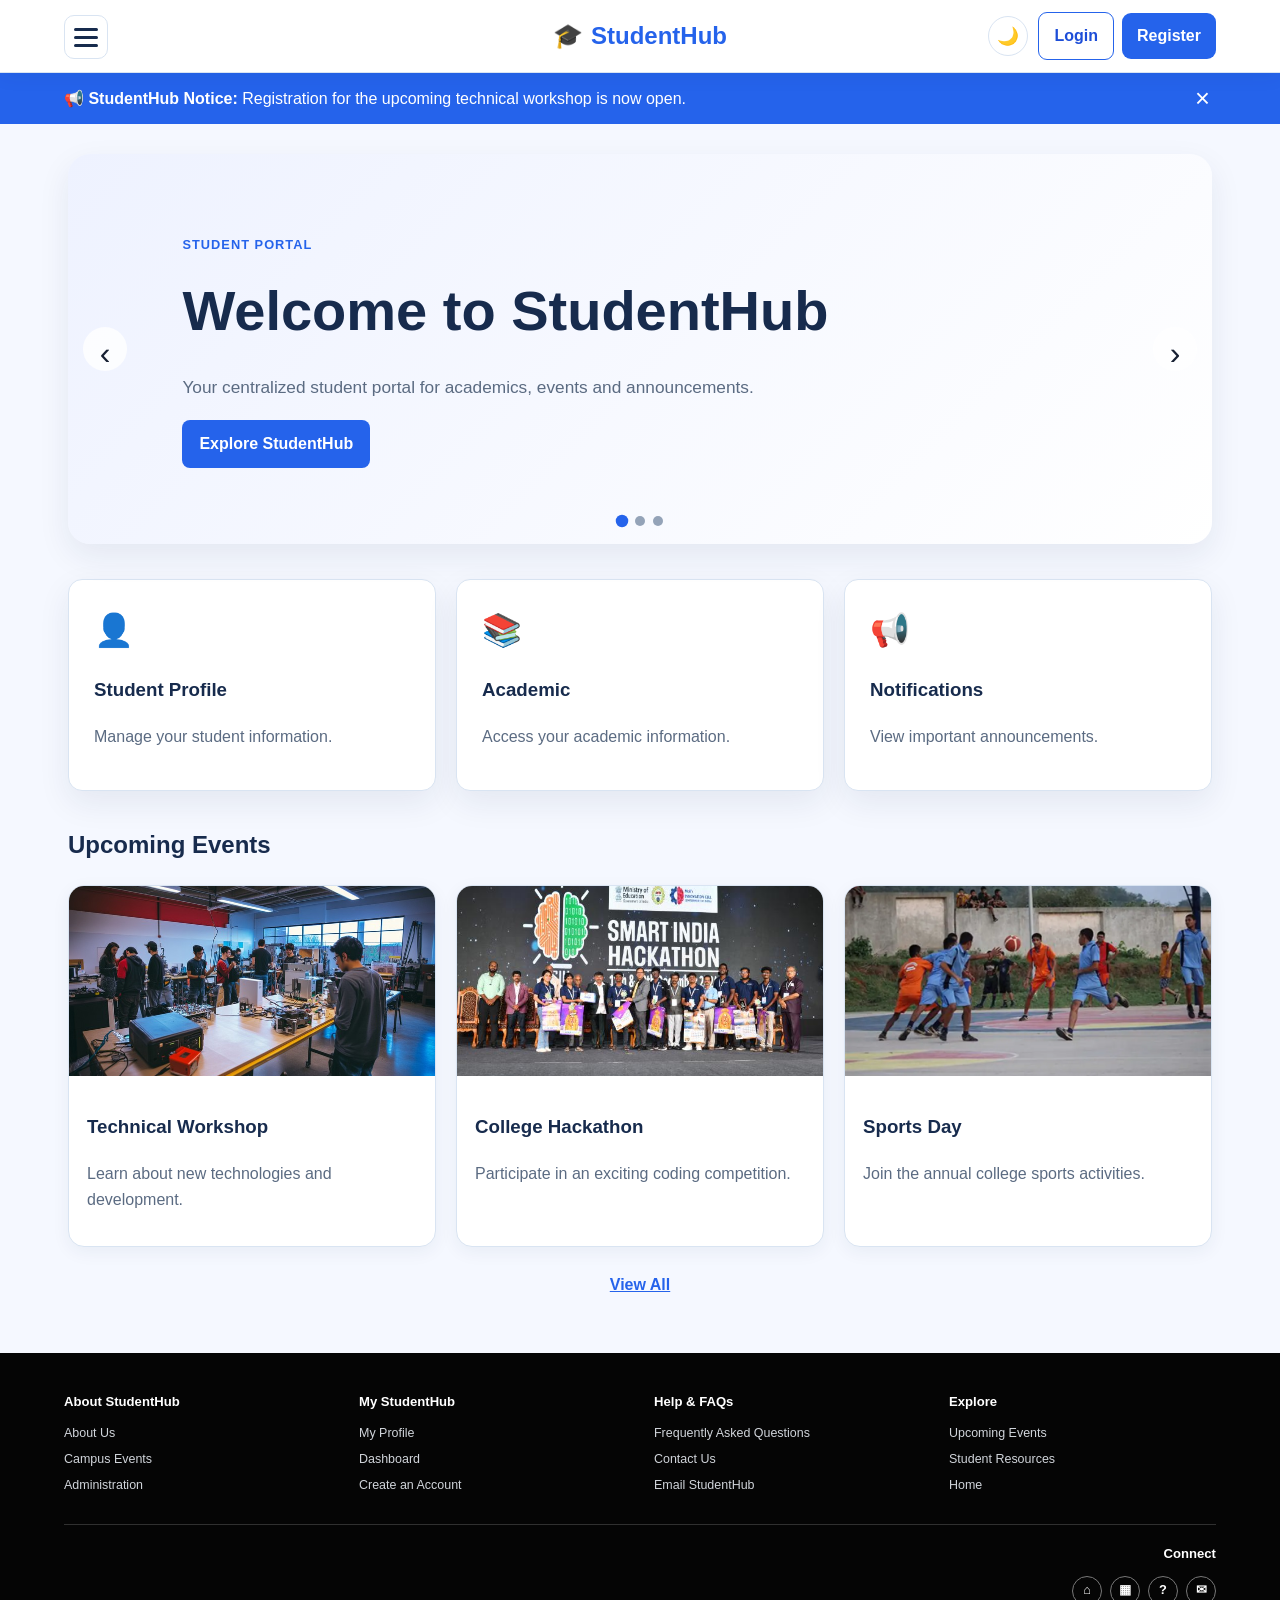
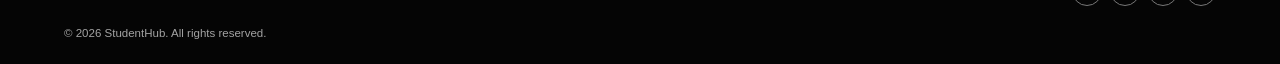
==== commit 0349c2c5: "Complete StudentHub application features Add secure authentication, student and event administration" ====
--- a/html/index.html
+++ b/html/index.html
@@ -12,7 +12,7 @@
 
     <link rel="stylesheet"
           href="css/index.css">
-    <link rel="stylesheet" href="css/shared.css">
+    <link rel="stylesheet" href="css/shared.css?v=5">
     <script src="../javascript/index.js" defer></script>
 
 </head>
@@ -531,17 +531,55 @@
      FOOTER
      ===================================================== -->
 
-<footer class="site-footer">
-
-
-    <p>
-
-        &copy; 2026 StudentHub.
-        All rights reserved.
-
-    </p>
-
-
+<footer class="studenthub-footer">
+    <div class="studenthub-footer__inner">
+        <div class="studenthub-footer__columns">
+            <section class="studenthub-footer__column">
+                <h2>About StudentHub</h2>
+                <ul>
+                    <li><a href="about.html">About Us</a></li>
+                    <li><a href="events.html">Campus Events</a></li>
+                    <li><a href="admin.html">Administration</a></li>
+                </ul>
+            </section>
+            <section class="studenthub-footer__column">
+                <h2>My StudentHub</h2>
+                <ul>
+                    <li><a href="profile.php">My Profile</a></li>
+                    <li><a href="dashboard.php">Dashboard</a></li>
+                    <li><a href="register.html">Create an Account</a></li>
+                </ul>
+            </section>
+            <section class="studenthub-footer__column">
+                <h2>Help &amp; FAQs</h2>
+                <ul>
+                    <li><a href="faq.html">Frequently Asked Questions</a></li>
+                    <li><a href="contact.html">Contact Us</a></li>
+                    <li><a href="mailto:info@studenthub.com">Email StudentHub</a></li>
+                </ul>
+            </section>
+            <section class="studenthub-footer__column">
+                <h2>Explore</h2>
+                <ul>
+                    <li><a href="events.html">Upcoming Events</a></li>
+                    <li><a href="about.html">Student Resources</a></li>
+                    <li><a href="index.html">Home</a></li>
+                </ul>
+            </section>
+        </div>
+        <div class="studenthub-footer__bottom">
+<div class="studenthub-footer__connect">
+                <h2>Connect</h2>
+                <nav class="studenthub-footer__icons" aria-label="StudentHub quick links">
+                    <a href="index.html" aria-label="Home">⌂</a>
+                    <a href="events.html" aria-label="Events">▦</a>
+                    <a href="faq.html" aria-label="Help and FAQs">?</a>
+                    <a href="mailto:info@studenthub.com" aria-label="Email StudentHub">✉</a>
+                </nav>
+            </div>
+        </div>
+        <p class="studenthub-footer__legal">&copy; 2026 StudentHub. All rights reserved.</p>
+    </div>
 </footer>
 <!-- MODAL POPUP -->
 <div id="studentModal" class="modal">
@@ -562,6 +600,7 @@
     </div>
 
 </div>
+<script src="../javascript/session-nav.js" defer></script>
 </body>
 
 </html>
--- a/html/css/shared.css
+++ b/html/css/shared.css
@@ -280,6 +280,151 @@
 .site-footer p,
 .footer p {
     color: #d2deef;
+}
+
+.studenthub-footer {
+    width: 100%;
+    margin-top: auto;
+    padding: 38px clamp(20px, 5vw, 64px) 22px;
+    background: #050505;
+    color: #f8fafc;
+    font-size: 0.78rem;
+}
+
+.studenthub-footer a {
+    color: #d1d5db;
+    text-decoration: none;
+}
+
+.studenthub-footer a:hover,
+.studenthub-footer a:focus-visible {
+    color: #ffffff;
+    text-decoration: underline;
+}
+
+.studenthub-footer__inner {
+    width: min(100%, 1240px);
+    margin-inline: auto;
+}
+
+.studenthub-footer__columns {
+    display: grid;
+    grid-template-columns: repeat(4, minmax(0, 1fr));
+    gap: 28px;
+    padding-bottom: 28px;
+}
+
+.studenthub-footer__column h2,
+.studenthub-footer__connect h2 {
+    margin: 0 0 12px;
+    color: #ffffff !important;
+    font-size: 0.82rem;
+    font-weight: 700;
+}
+
+.studenthub-footer__column ul {
+    display: grid;
+    gap: 6px;
+    margin: 0;
+    padding: 0;
+    list-style: none;
+}
+
+.studenthub-footer__column a {
+    display: inline-block;
+    line-height: 1.45;
+}
+
+.studenthub-footer__bottom {
+    display: flex;
+    align-items: center;
+    justify-content: flex-end;
+    gap: 24px;
+    padding-top: 18px;
+    border-top: 1px solid #303030;
+}
+
+.studenthub-footer__connect {
+    text-align: right;
+}
+
+.studenthub-footer__icons {
+    display: flex;
+    justify-content: flex-end;
+    gap: 8px;
+}
+
+.studenthub-footer__icons a {
+    display: inline-flex;
+    width: 30px;
+    height: 30px;
+    align-items: center;
+    justify-content: center;
+    border: 1px solid #777777;
+    border-radius: 50%;
+    color: #ffffff;
+    font-size: 0.8rem;
+    font-weight: 700;
+}
+
+.studenthub-footer__legal {
+    margin: 18px 0 0;
+    color: #a3a3a3 !important;
+    font-size: 0.72rem;
+}
+
+.studenthub-footer--compact,
+.studenthub-footer--minimal {
+    padding: 14px 20px;
+    text-align: center;
+}
+
+.studenthub-footer--compact nav {
+    display: flex;
+    flex-wrap: wrap;
+    justify-content: center;
+    gap: 8px 20px;
+}
+
+.studenthub-footer--compact .studenthub-footer__legal,
+.studenthub-footer--minimal .studenthub-footer__legal {
+    margin: 8px 0 0;
+}
+
+body.dark-theme .studenthub-footer {
+    background: #050505;
+    color: #f8fafc;
+}
+
+body.dark-theme .studenthub-footer :is(h2, p, a) {
+    color: #f8fafc !important;
+}
+
+@media (max-width: 700px) {
+    .studenthub-footer__columns {
+        grid-template-columns: repeat(2, minmax(0, 1fr));
+        gap: 24px 18px;
+    }
+
+    .studenthub-footer__bottom {
+        align-items: flex-start;
+        flex-direction: column;
+    }
+
+    .studenthub-footer__connect {
+        text-align: left;
+    }
+
+    .studenthub-footer__icons {
+        justify-content: flex-start;
+    }
+}
+
+@media (max-width: 380px) {
+    .studenthub-footer__columns {
+        grid-template-columns: 1fr 1fr;
+        gap: 20px 12px;
+    }
 }
 
 body.dark-theme .site-header,
@@ -382,3 +527,148 @@
         animation-iteration-count: 1 !important;
     }
 }
+
+.site-header {
+    display: grid;
+    grid-template-columns: minmax(0, 1fr) auto minmax(0, 1fr);
+    gap: 12px;
+}
+
+.site-header > .menu-container {
+    grid-column: 1;
+    grid-row: 1;
+    justify-self: start;
+}
+
+.site-header > .logo {
+    grid-column: 2;
+    grid-row: 1;
+    display: inline-flex;
+    align-items: center;
+    justify-content: center;
+    gap: 8px;
+    justify-self: center;
+    white-space: nowrap;
+    font-size: 1.5rem;
+    font-weight: 700;
+}
+
+.site-header > .logo .logo-text {
+    font-size: inherit !important;
+    font-weight: 700 !important;
+}
+
+.site-header > .header-actions,
+.site-header > .header-right,
+.site-header > .auth-buttons {
+    grid-column: 3;
+    grid-row: 1;
+    justify-self: end;
+    margin-left: 0;
+}
+
+.site-header > .logo .logo-icon {
+    font-size: 1.5rem !important;
+    line-height: 1;
+}
+
+.site-header > .logo {
+    font-size: 1.5rem !important;
+}
+
+.top-header .header-content {
+    position: relative;
+    display: grid;
+    grid-template-columns: minmax(0, 1fr) auto minmax(0, 1fr);
+    align-items: center;
+    gap: 12px;
+    width: 100%;
+    max-width: none;
+}
+
+.top-header .header-brand {
+    display: contents;
+}
+
+.top-header .header-brand > .menu-details {
+    grid-column: 1;
+    grid-row: 1;
+    justify-self: start;
+}
+
+.top-header .header-brand > .logo {
+    grid-column: 2;
+    grid-row: 1;
+    display: inline-flex;
+    align-items: center;
+    justify-content: center;
+    gap: 8px;
+    justify-self: center;
+    white-space: nowrap;
+    font-size: 1.5rem;
+    font-weight: 700;
+}
+
+.top-header .header-brand > .logo .logo-text {
+    font-size: inherit !important;
+    font-weight: 700 !important;
+}
+
+.top-header .header-brand > .logo .logo-icon {
+    font-size: 1.5rem !important;
+    line-height: 1;
+}
+
+.top-header .header-brand > .logo {
+    font-size: 1.5rem !important;
+}
+
+.top-header .header-actions {
+    grid-column: 3;
+    grid-row: 1;
+    justify-self: end;
+}
+
+@media (max-width: 640px) {
+    .site-header {
+        grid-template-columns: minmax(40px, 1fr) auto minmax(40px, 1fr);
+        row-gap: 8px;
+    }
+
+    .site-header > .header-actions,
+    .site-header > .header-right,
+    .site-header > .auth-buttons {
+        grid-column: 1 / -1;
+        grid-row: 2;
+        justify-self: end;
+    }
+
+    .site-header > .logo,
+    .top-header .header-brand > .logo {
+        font-size: 1.25rem !important;
+    }
+
+    .site-header > .logo .logo-text,
+    .top-header .header-brand > .logo .logo-text {
+        font-size: inherit !important;
+    }
+
+    .site-header > .logo .logo-icon,
+    .top-header .header-brand > .logo .logo-icon {
+        font-size: 1.25rem !important;
+    }
+
+    .site-header > .logo .logo-text {
+        display: inline;
+    }
+
+    .top-header .header-content {
+        grid-template-columns: minmax(40px, 1fr) auto minmax(40px, 1fr);
+    }
+
+    .top-header .header-actions {
+        grid-column: 1 / -1;
+        grid-row: 2;
+        justify-self: end;
+    }
+}
